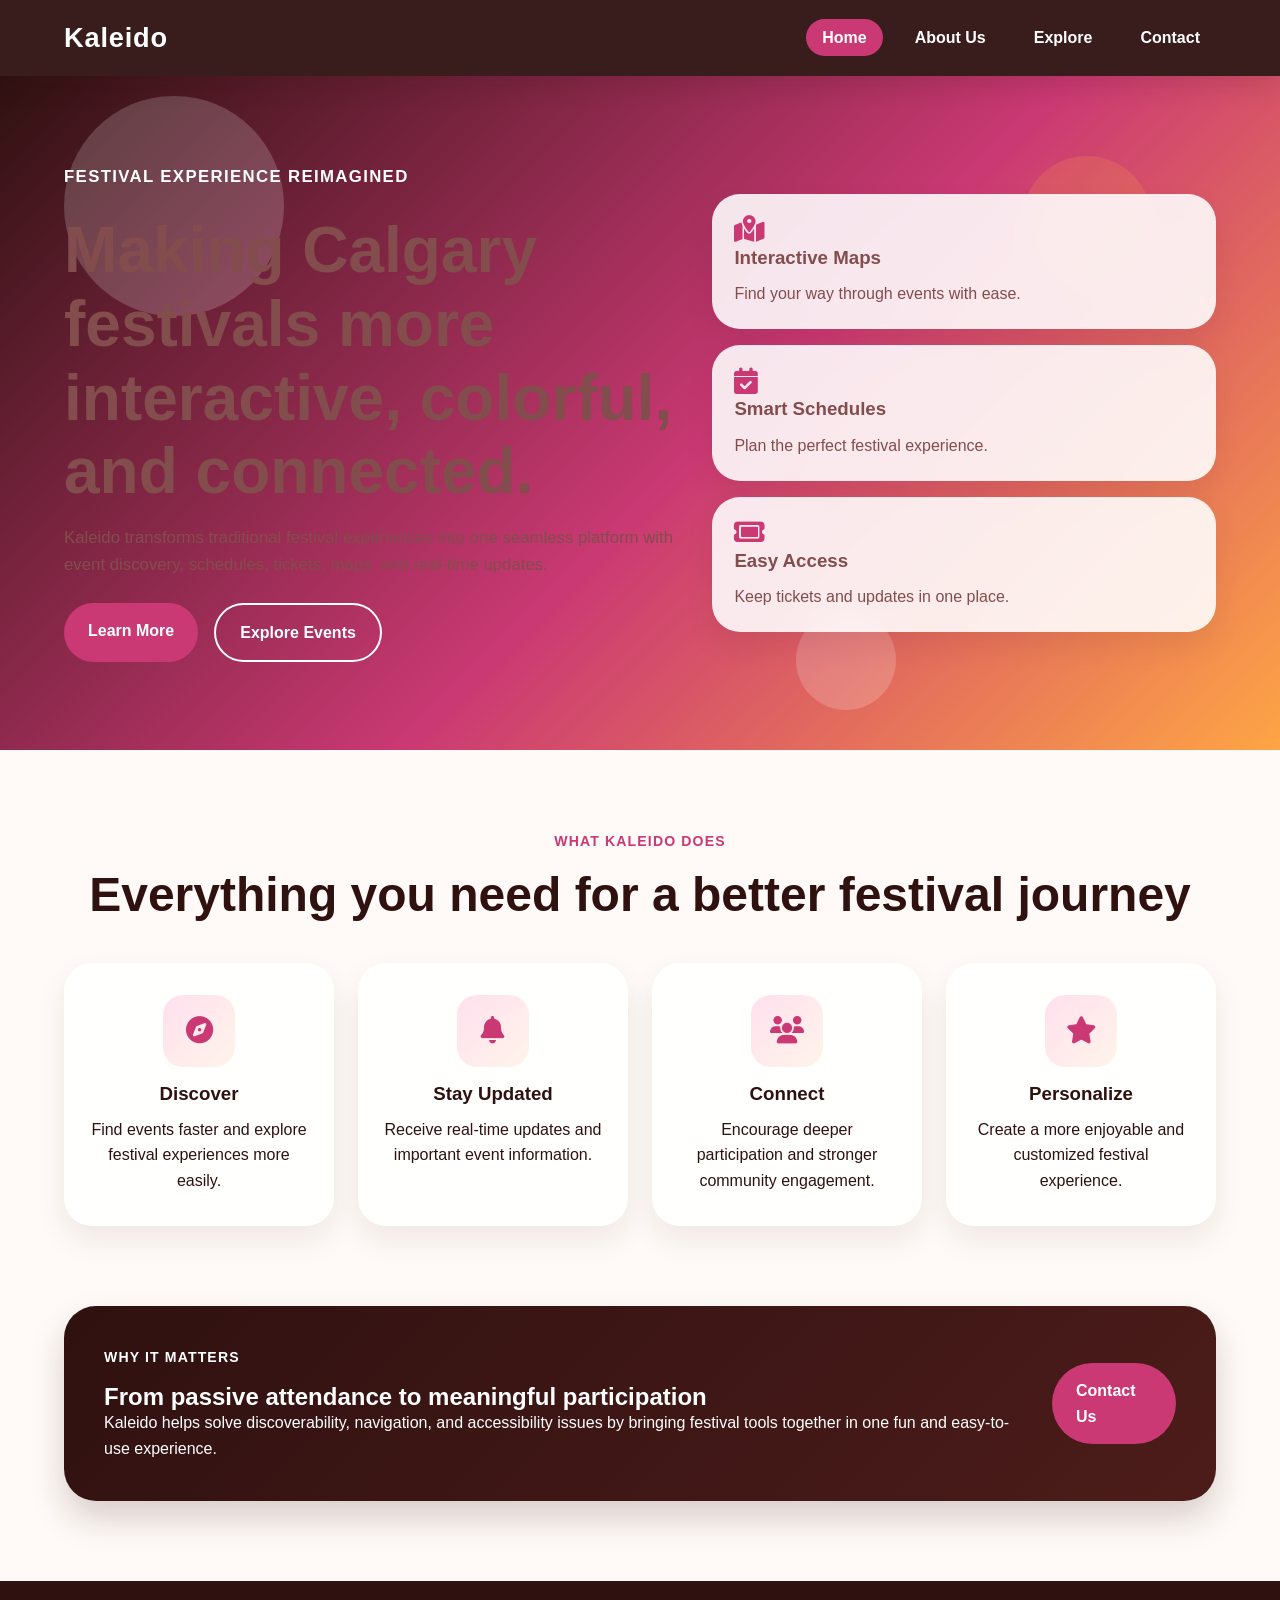
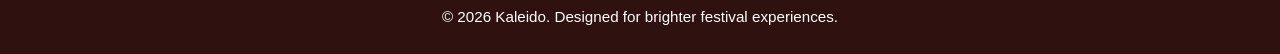
==== index.html @ 6b16b7cd "..." ====
<!DOCTYPE html>
<html lang="en">
<head>
  <meta charset="UTF-8" />
  <meta name="viewport" content="width=device-width, initial-scale=1.0"/>
  <title>Kaleido | Home</title>
  <link rel="stylesheet" href="style.css" />
  <link rel="stylesheet"
    href="https://cdnjs.cloudflare.com/ajax/libs/font-awesome/6.5.0/css/all.min.css" />
</head>
<body>

<header class="site-header">
  <div class="container nav-container">
    <a href="index.html" class="logo">Kaleido</a>

    <nav class="site-nav">
      <button class="menu-toggle" aria-label="Open menu">☰</button>
      <ul class="nav-links">
        <li><a href="index.html" class="active">Home</a></li>
        <li><a href="about.html">About Us</a></li>
        <li><a href="events.html">Explore</a></li>
        <li><a href="contact.html">Contact</a></li>
      </ul>
    </nav>
  </div>
</header>

<main>

  <section class="fun-hero">
    <div class="hero-blob blob-1"></div>
    <div class="hero-blob blob-2"></div>
    <div class="hero-blob blob-3"></div>

    <div class="container hero-grid">
      <div class="hero-text reveal">
        <p class="tag light-tag">Festival Experience Reimagined</p>
        <h1>Making Calgary festivals more interactive, colorful, and connected.</h1>
        <p>
          Kaleido transforms traditional festival experiences into one seamless platform
          with event discovery, schedules, tickets, maps, and real-time updates.
        </p>

        <div class="hero-buttons">
          <a href="about.html" class="btn primary-btn">Learn More</a>
          <a href="events.html" class="btn secondary-btn light-outline">Explore Events</a>
        </div>
      </div>

      <div class="hero-cards reveal">
        <div class="mini-feature-card tilt-card">
          <i class="fa-solid fa-map-location-dot"></i>
          <h3>Interactive Maps</h3>
          <p>Find your way through events with ease.</p>
        </div>

        <div class="mini-feature-card tilt-card">
          <i class="fa-solid fa-calendar-check"></i>
          <h3>Smart Schedules</h3>
          <p>Plan the perfect festival experience.</p>
        </div>

        <div class="mini-feature-card tilt-card">
          <i class="fa-solid fa-ticket"></i>
          <h3>Easy Access</h3>
          <p>Keep tickets and updates in one place.</p>
        </div>
      </div>
    </div>
  </section>

  <section class="fun-features">
    <div class="container">
      <div class="section-heading reveal">
        <p class="tag">What Kaleido Does</p>
        <h2>Everything you need for a better festival journey</h2>
      </div>

      <div class="card-grid">
        <article class="fun-card reveal tilt-card">
          <div class="icon-circle"><i class="fa-solid fa-compass"></i></div>
          <h3>Discover</h3>
          <p>Find events faster and explore festival experiences more easily.</p>
        </article>

        <article class="fun-card reveal tilt-card">
          <div class="icon-circle"><i class="fa-solid fa-bell"></i></div>
          <h3>Stay Updated</h3>
          <p>Receive real-time updates and important event information.</p>
        </article>

        <article class="fun-card reveal tilt-card">
          <div class="icon-circle"><i class="fa-solid fa-users"></i></div>
          <h3>Connect</h3>
          <p>Encourage deeper participation and stronger community engagement.</p>
        </article>

        <article class="fun-card reveal tilt-card">
          <div class="icon-circle"><i class="fa-solid fa-star"></i></div>
          <h3>Personalize</h3>
          <p>Create a more enjoyable and customized festival experience.</p>
        </article>
      </div>
    </div>
  </section>

  <section class="spotlight-section">
    <div class="container">
      <div class="spotlight-box reveal">
        <div>
          <p class="tag light-tag">Why It Matters</p>
          <h2>From passive attendance to meaningful participation</h2>
          <p>
            Kaleido helps solve discoverability, navigation, and accessibility issues by
            bringing festival tools together in one fun and easy-to-use experience.
          </p>
        </div>
        <a href="contact.html" class="btn primary-btn">Contact Us</a>
      </div>
    </div>
  </section>

</main>

<footer class="site-footer">
  <div class="container footer-content">
    <p>© 2026 Kaleido. Designed for brighter festival experiences.</p>
  </div>
</footer>

<script src="script.js"></script>
</body>
</html>
---- style.css ----
/* RESET */
* {
    margin: 0;
    padding: 0;
    box-sizing: border-box;
  }
  
  html {
    scroll-behavior: smooth;
  }
  
  body {
    font-family: Arial, Helvetica, sans-serif;
    background: #fffaf7;
    color: #2f1110;
    line-height: 1.6;
    overflow-x: hidden;
  }
  
  /* GLOBAL */
  .container {
    width: min(90%, 1200px);
    margin: 0 auto;
  }
  
  a {
    text-decoration: none;
  }
  
  ul {
    list-style: none;
  }
  
  img {
    max-width: 100%;
    display: block;
  }
  
  .tag {
    color: #ca3973;
    font-size: 0.88rem;
    font-weight: 800;
    text-transform: uppercase;
    letter-spacing: 0.08em;
    margin-bottom: 0.9rem;
  }
  
  .light-tag {
    color: #ffffff;
  }
  
  h1, h2, h3 {
    line-height: 1.15;
  }
  
  .btn {
    display: inline-block;
    padding: 0.95rem 1.5rem;
    border-radius: 999px;
    font-weight: 700;
    transition: all 0.3s ease;
    cursor: pointer;
  }
  
  .primary-btn {
    background: #ca3973;
    color: #ffffff;
    border: none;
  }
  
  .primary-btn:hover {
    background: #fea545;
    color: #2f1110;
    transform: translateY(-3px) scale(1.03);
  }
  
  .secondary-btn {
    background: #ffffff;
    color: #2f1110;
    border: 2px solid #ffffff;
  }
  
  .secondary-btn:hover {
    background: #fea545;
    border-color: #fea545;
    color: #2f1110;
    transform: translateY(-3px);
  }
  
  .light-outline {
    background: transparent;
    color: #ffffff;
    border: 2px solid #ffffff;
  }
  
  .light-outline:hover {
    background: #ffffff;
    color: #2f1110;
  }
  
  /* HEADER */
  .site-header {
    background: rgba(47, 17, 16, 0.95);
    backdrop-filter: blur(10px);
    position: sticky;
    top: 0;
    z-index: 1000;
    box-shadow: 0 8px 24px rgba(47, 17, 16, 0.15);
  }
  
  .nav-container {
    display: flex;
    justify-content: space-between;
    align-items: center;
    padding: 1rem 0;
  }
  
  .logo {
    color: #ffffff;
    font-size: 1.7rem;
    font-weight: 800;
    letter-spacing: 0.03em;
  }
  
  .site-nav {
    position: relative;
  }
  
  .nav-links {
    display: flex;
    gap: 1rem;
  }
  
  .nav-links a {
    color: #ffffff;
    font-weight: 600;
    padding: 0.65rem 1rem;
    border-radius: 999px;
    transition: all 0.3s ease;
  }
  
  .nav-links a:hover,
  .nav-links a.active {
    background: #ca3973;
  }
  
  .menu-toggle {
    display: none;
    background: none;
    border: none;
    color: #ffffff;
    font-size: 1.8rem;
    cursor: pointer;
  }
  
  /* HOME HERO */
  .fun-hero {
    position: relative;
    overflow: hidden;
    padding: 5.5rem 0;
    background: linear-gradient(135deg, #2f1110 0%, #ca3973 55%, #fea545 100%);
    color: #834d4d;
  }
  
  .hero-grid {
    display: grid;
    grid-template-columns: 1.1fr 0.9fr;
    gap: 2rem;
    align-items: center;
    position: relative;
    z-index: 2;
  }
  
  .hero-text h1 {
    font-size: clamp(2.5rem, 5vw, 4.6rem);
    margin-bottom: 1rem;
  }
  
  .hero-text p {
    max-width: 620px;
    margin-bottom: 1.5rem;
    font-size: 1.05rem;
  }
  
  .hero-buttons {
    display: flex;
    flex-wrap: wrap;
    gap: 1rem;
  }
  
  .hero-cards {
    display: grid;
    gap: 1rem;
  }
  
  .hero-blob {
    position: absolute;
    border-radius: 50%;
    opacity: 0.18;
    animation: floatShape 6s ease-in-out infinite;
  }
  
  .blob-1 {
    width: 220px;
    height: 220px;
    background: #ffffff;
    top: 20px;
    left: 5%;
  }
  
  .blob-2 {
    width: 130px;
    height: 130px;
    background: #fea545;
    right: 10%;
    top: 80px;
    animation-delay: 1s;
  }
  
  .blob-3 {
    width: 100px;
    height: 100px;
    background: #ffffff;
    bottom: 40px;
    right: 30%;
    animation-delay: 2s;
  }
  
  /* BANNERS */
  .fun-banner {
    position: relative;
    overflow: hidden;
    padding: 4.5rem 0 4rem;
    text-align: center;
    color: #ffffff;
  }
  
  .banner-gradient {
    background: linear-gradient(135deg, #2f1110 0%, #ca3973 55%, #fea545 100%);
  }
  
  .banner-pink {
    background: linear-gradient(135deg, #ca3973 0%, #2f1110 100%);
  }
  
  .banner-orange {
    background: linear-gradient(135deg, #fea545 0%, #ca3973 100%);
  }
  
  .fun-banner h1 {
    font-size: clamp(2.2rem, 4vw, 3.9rem);
    margin-bottom: 1rem;
    position: relative;
    z-index: 2;
  }
  
  .banner-text {
    max-width: 720px;
    margin: 0 auto;
    position: relative;
    z-index: 2;
  }
  
  .banner-shape {
    position: absolute;
    border-radius: 50%;
    opacity: 0.18;
    animation: floatShape 6s ease-in-out infinite;
  }
  
  .shape-a {
    width: 160px;
    height: 160px;
    background: #ffffff;
    top: 20px;
    left: 8%;
  }
  
  .shape-b {
    width: 120px;
    height: 120px;
    background: #ffffff;
    bottom: 30px;
    right: 10%;
    animation-delay: 1s;
  }
  
  .shape-c {
    width: 90px;
    height: 90px;
    background: #fea545;
    top: 45%;
    right: 25%;
    animation-delay: 2s;
  }
  
  /* SECTIONS */
  .fun-features,
  .about-story,
  .values-section,
  .contact-section,
  .events-grid-section {
    padding: 5rem 0;
  }
  
  .events-filter {
    padding: 2rem 0;
    background: #fff3ec;
  }
  
  .summary-section,
  .spotlight-section {
    padding: 0 0 5rem;
  }
  
  .section-heading {
    text-align: center;
    margin-bottom: 2.5rem;
  }
  
  .section-heading h2 {
    font-size: clamp(2rem, 4vw, 3rem);
  }
  
  /* CARDS */
  .card-grid {
    display: grid;
    grid-template-columns: repeat(4, 1fr);
    gap: 1.5rem;
  }
  
  .fun-card,
  .story-card,
  .contact-info-box,
  .contact-form-wrap,
  .summary-fun-box,
  .mini-feature-card {
    background: rgba(255, 255, 255, 0.88);
    border-radius: 28px;
    box-shadow: 0 14px 30px rgba(47, 17, 16, 0.08);
    backdrop-filter: blur(10px);
  }
  
  .fun-card,
  .story-card {
    padding: 2rem 1.5rem;
    text-align: center;
  }
  
  .mini-feature-card {
    padding: 1.4rem;
  }
  
  .mini-feature-card i,
  .story-icon i,
  .icon-circle i {
    font-size: 1.7rem;
    color: #ca3973;
  }
  
  .icon-circle,
  .story-icon {
    width: 72px;
    height: 72px;
    border-radius: 20px;
    display: grid;
    place-items: center;
    margin: 0 auto 1rem;
    background: linear-gradient(135deg, #ffe0ee, #fff4ea);
  }
  
  .fun-card h3,
  .story-card h2,
  .mini-feature-card h3 {
    margin-bottom: 0.8rem;
  }
  
  .spotlight-box {
    background: linear-gradient(135deg, #2f1110, #4c1c1a);
    color: #ffffff;
    padding: 2.5rem;
    border-radius: 32px;
    display: flex;
    justify-content: space-between;
    gap: 2rem;
    align-items: center;
    box-shadow: 0 18px 34px rgba(47, 17, 16, 0.18);
  }
  
  .summary-fun-box {
    padding: 2.5rem;
  }
  
  /* ABOUT */
  .two-column {
    display: grid;
    grid-template-columns: repeat(2, 1fr);
    gap: 1.5rem;
  }
  
  /* EVENTS PAGE */
  .filter-buttons {
    display: flex;
    justify-content: center;
    gap: 0.8rem;
    flex-wrap: wrap;
  }
  
  .filter-btn {
    padding: 0.75rem 1.3rem;
    border-radius: 999px;
    border: none;
    background: #ffffff;
    color: #2f1110;
    font-weight: 700;
    cursor: pointer;
    box-shadow: 0 8px 18px rgba(47, 17, 16, 0.08);
    transition: all 0.3s ease;
  }
  
  .filter-btn:hover,
  .filter-btn.active {
    background: #ca3973;
    color: #ffffff;
    transform: translateY(-3px);
  }
  
  .events-grid {
    display: grid;
    grid-template-columns: repeat(3, 1fr);
    gap: 1.5rem;
  }
  
  .event-card {
    position: relative;
    border-radius: 28px;
    padding: 2rem 1.5rem;
    overflow: hidden;
    box-shadow: 0 12px 28px rgba(47, 17, 16, 0.08);
    transition: transform 0.35s ease, box-shadow 0.35s ease;
  }
  
  .event-card:hover {
    transform: translateY(-10px) rotate(-1deg);
    box-shadow: 0 20px 35px rgba(47, 17, 16, 0.15);
  }
  
  .event-card::before {
    content: "";
    position: absolute;
    inset: 0;
    opacity: 0.12;
    background: radial-gradient(circle at top right, #ffffff 0%, transparent 60%);
    pointer-events: none;
  }
  
  .music-card {
    background: linear-gradient(135deg, #ffd4e6, #ffffff);
  }
  
  .food-card {
    background: linear-gradient(135deg, #ffe1bf, #ffffff);
  }
  
  .art-card {
    background: linear-gradient(135deg, #ffeaf4, #ffffff);
  }
  
  .culture-card {
    background: linear-gradient(135deg, #fff0d8, #ffffff);
  }
  
  .event-icon-wrap {
    width: 72px;
    height: 72px;
    border-radius: 20px;
    display: grid;
    place-items: center;
    background: #ffffff;
    box-shadow: 0 8px 20px rgba(47, 17, 16, 0.08);
    margin-bottom: 1rem;
  }
  
  .event-card i {
    font-size: 2rem;
    color: #ca3973;
    transition: transform 0.3s ease;
  }
  
  .event-card:hover i {
    transform: scale(1.15) rotate(8deg);
  }
  
  .event-label {
    display: inline-block;
    background: #2f1110;
    color: #ffffff;
    font-size: 0.8rem;
    padding: 0.35rem 0.8rem;
    border-radius: 999px;
    margin-bottom: 0.9rem;
    font-weight: 700;
  }
  
  .event-card h3 {
    margin-bottom: 0.7rem;
  }
  
  .event-card p {
    margin-bottom: 1.2rem;
  }
  
  .mini-btn {
    border: none;
    background: #ca3973;
    color: #ffffff;
    padding: 0.7rem 1rem;
    border-radius: 999px;
    font-weight: 700;
    cursor: pointer;
    transition: all 0.3s ease;
  }
  
  .mini-btn:hover {
    background: #2f1110;
    transform: scale(1.05);
  }
  
  /* CONTACT */
  .contact-grid {
    display: grid;
    grid-template-columns: 0.95fr 1.05fr;
    gap: 2rem;
    align-items: start;
  }
  
  .contact-info-box,
  .contact-form-wrap {
    padding: 2rem;
  }
  
  .contact-info-box h2 {
    margin-bottom: 1rem;
  }
  
  .contact-item {
    display: flex;
    align-items: center;
    gap: 0.9rem;
    margin-top: 1rem;
    padding: 0.9rem 1rem;
    background: #fff6f1;
    border-radius: 18px;
  }
  
  .contact-item i {
    color: #ca3973;
    font-size: 1.1rem;
  }
  
  .contact-form {
    display: grid;
    gap: 1rem;
  }
  
  .form-group label {
    display: block;
    font-weight: 700;
    margin-bottom: 0.4rem;
  }
  
  .form-group input,
  .form-group textarea {
    width: 100%;
    padding: 0.95rem 1rem;
    border: 2px solid #f3d8cf;
    border-radius: 16px;
    font-size: 1rem;
    outline: none;
    transition: 0.3s ease;
    font-family: inherit;
  }
  
  .form-group input:focus,
  .form-group textarea:focus {
    border-color: #ca3973;
    box-shadow: 0 0 0 4px rgba(202, 57, 115, 0.12);
  }
  
  /* FOOTER */
  .site-footer {
    background: #2f1110;
    color: #ffffff;
    text-align: center;
    padding: 1.5rem 0;
  }
  
  .footer-content p {
    font-size: 0.95rem;
  }
  
  /* ANIMATIONS */
  .reveal {
    opacity: 0;
    transform: translateY(35px);
    transition: all 0.8s ease;
  }
  
  .reveal.visible {
    opacity: 1;
    transform: translateY(0);
  }
  
  .tilt-card {
    transition: transform 0.35s ease, box-shadow 0.35s ease;
  }
  
  .tilt-card:hover {
    transform: translateY(-8px) rotate(-1deg);
    box-shadow: 0 18px 30px rgba(47, 17, 16, 0.12);
  }
  
  @keyframes floatShape {
    0% {
      transform: translateY(0px);
    }
    50% {
      transform: translateY(-14px);
    }
    100% {
      transform: translateY(0px);
    }
  }
  
  /* RESPONSIVE */
  @media (max-width: 1000px) {
    .card-grid {
      grid-template-columns: repeat(2, 1fr);
    }
  
    .events-grid {
      grid-template-columns: repeat(2, 1fr);
    }
  
    .hero-grid,
    .contact-grid,
    .two-column {
      grid-template-columns: 1fr;
    }
  
    .spotlight-box {
      flex-direction: column;
      align-items: flex-start;
    }
  }
  
  @media (max-width: 768px) {
    .menu-toggle {
      display: block;
    }
  
    .nav-links {
      display: none;
      flex-direction: column;
      position: absolute;
      top: 3.2rem;
      right: 0;
      width: 220px;
      background: #2f1110;
      padding: 1rem;
      border-radius: 18px;
      box-shadow: 0 10px 20px rgba(0,0,0,0.2);
    }
  
    .nav-links.show {
      display: flex;
    }
  
    .card-grid,
    .events-grid,
    .two-column,
    .contact-grid,
    .hero-grid {
      grid-template-columns: 1fr;
    }
  
    .fun-hero,
    .fun-banner,
    .fun-features,
    .about-story,
    .values-section,
    .contact-section,
    .events-grid-section {
      padding-top: 4rem;
      padding-bottom: 4rem;
    }
  
    .hero-text h1,
    .fun-banner h1 {
      font-size: 2.4rem;
    }
  
    .blob-1, .blob-2, .blob-3,
    .shape-a, .shape-b, .shape-c {
      display: none;
    }
  
    .summary-fun-box,
    .contact-info-box,
    .contact-form-wrap,
    .fun-card,
    .story-card,
    .mini-feature-card,
    .spotlight-box,
    .event-card {
      padding: 1.5rem;
    }
  }
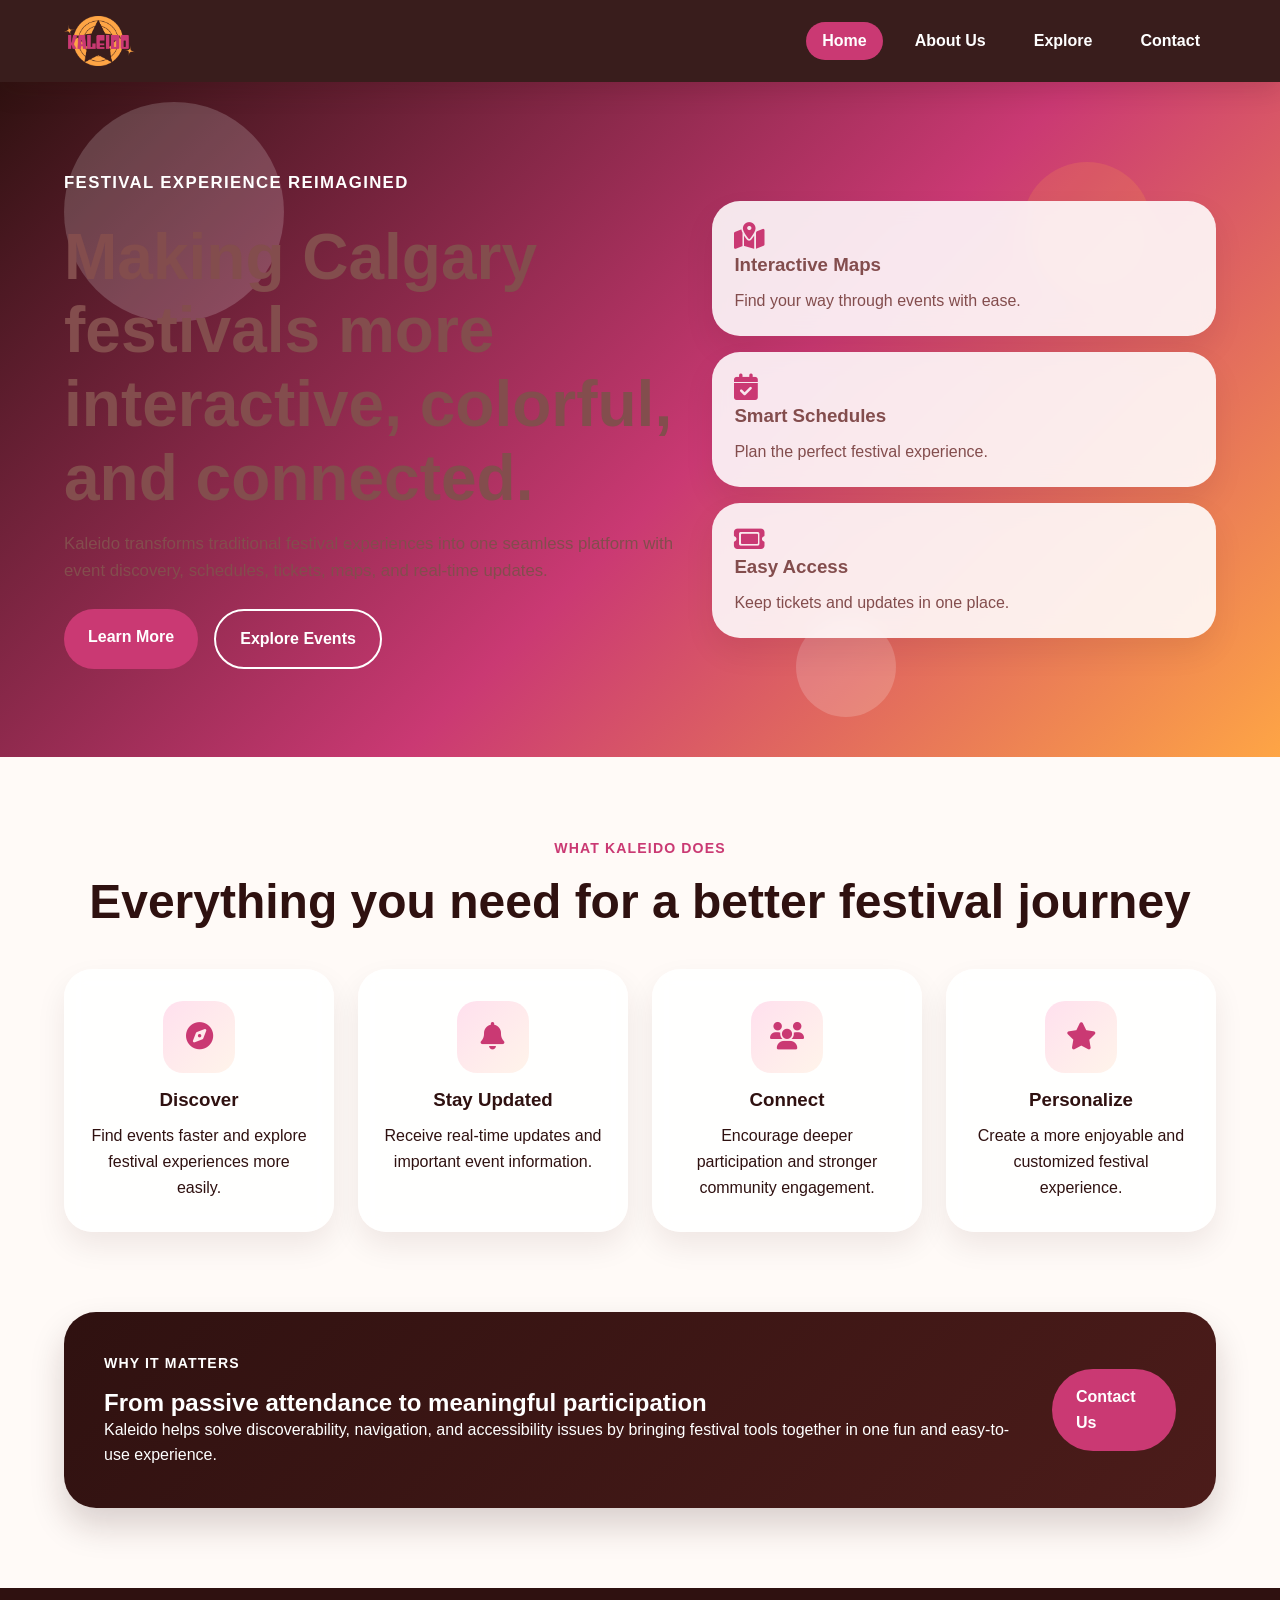
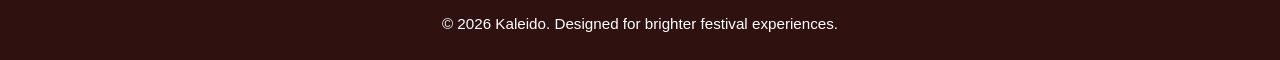
==== commit b2d35699: "hehe" ====
--- a/index.html
+++ b/index.html
@@ -12,7 +12,9 @@
 
 <header class="site-header">
   <div class="container nav-container">
-    <a href="index.html" class="logo">Kaleido</a>
+    <a href="index.html" class="logo">
+        <img src="/kaleido.png" alt="Kaleido Logo" class="logo-img">
+      </a>
 
     <nav class="site-nav">
       <button class="menu-toggle" aria-label="Open menu">☰</button>
--- a/style.css
+++ b/style.css
@@ -715,4 +715,10 @@
     .event-card {
       padding: 1.5rem;
     }
+  }
+
+  .logo-img {
+    height: 50px;   /* adjust size */
+    width: auto;
+    display: block;
   }
